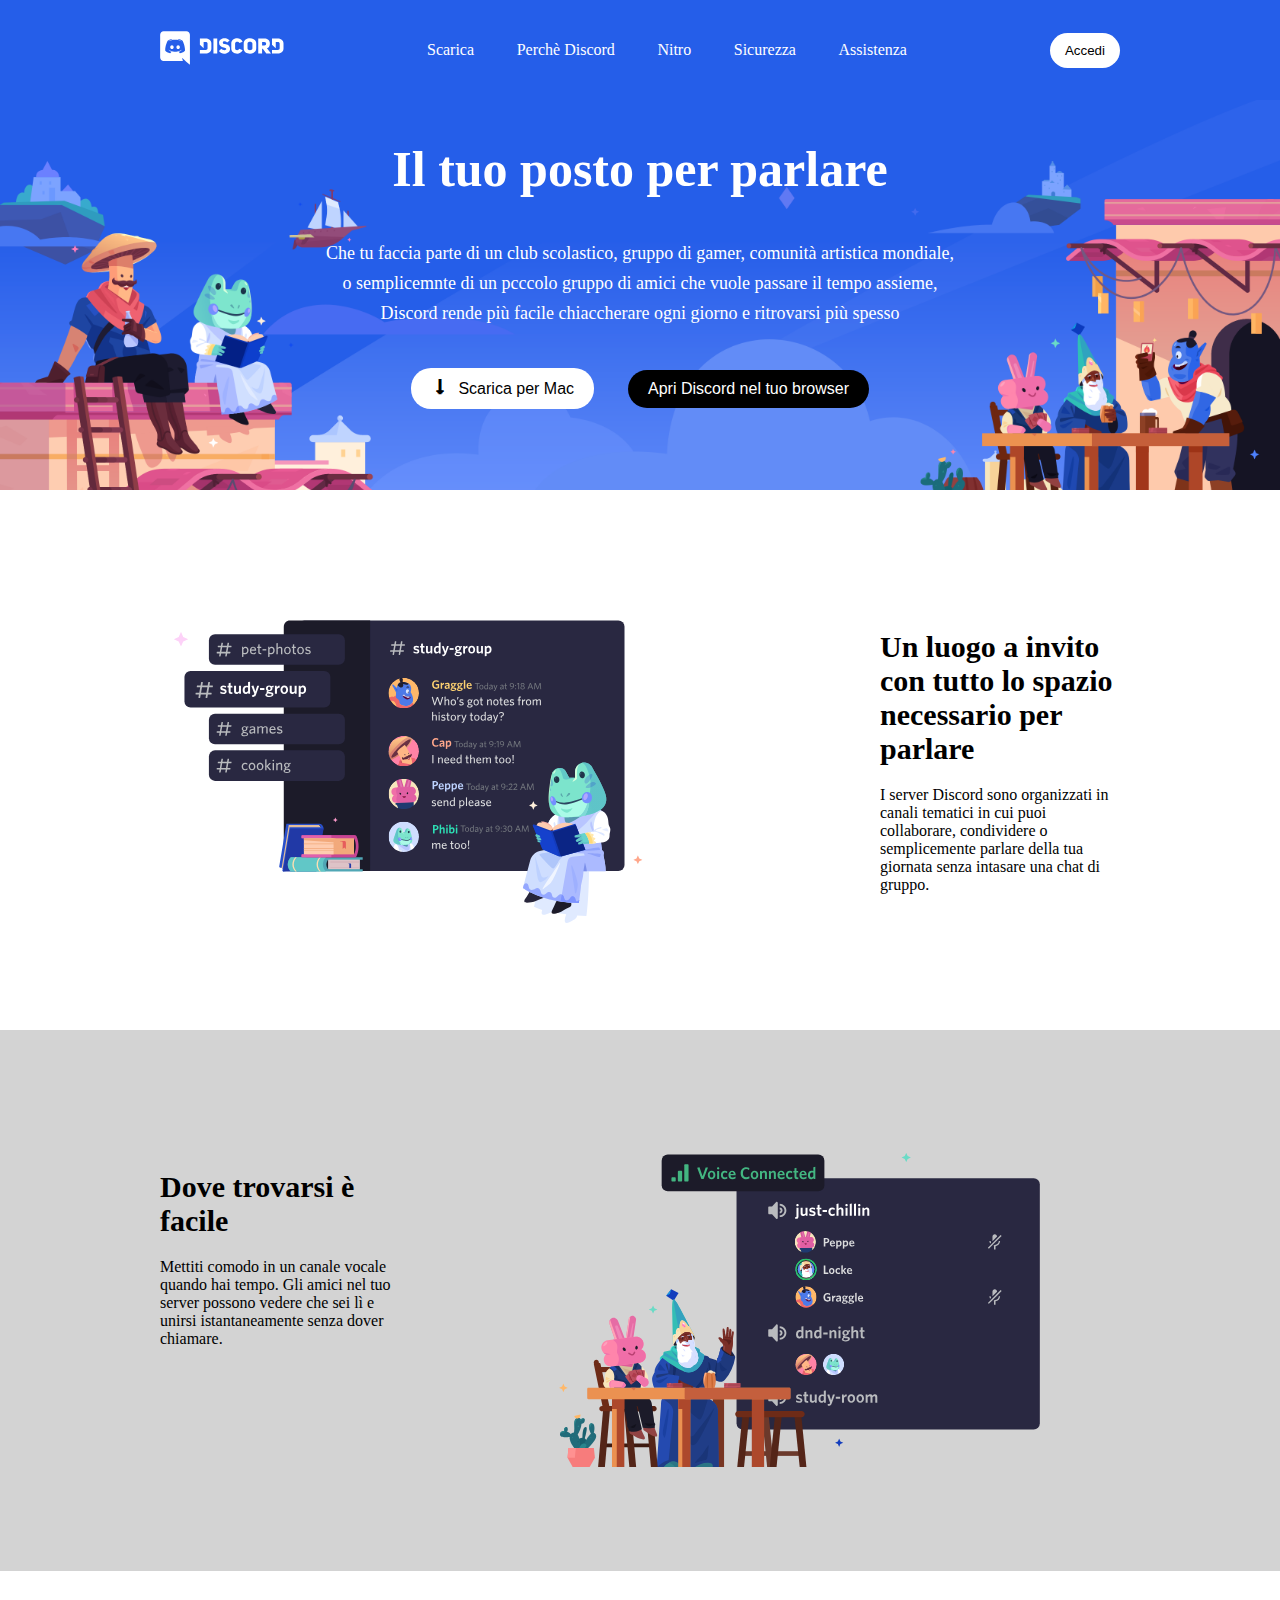
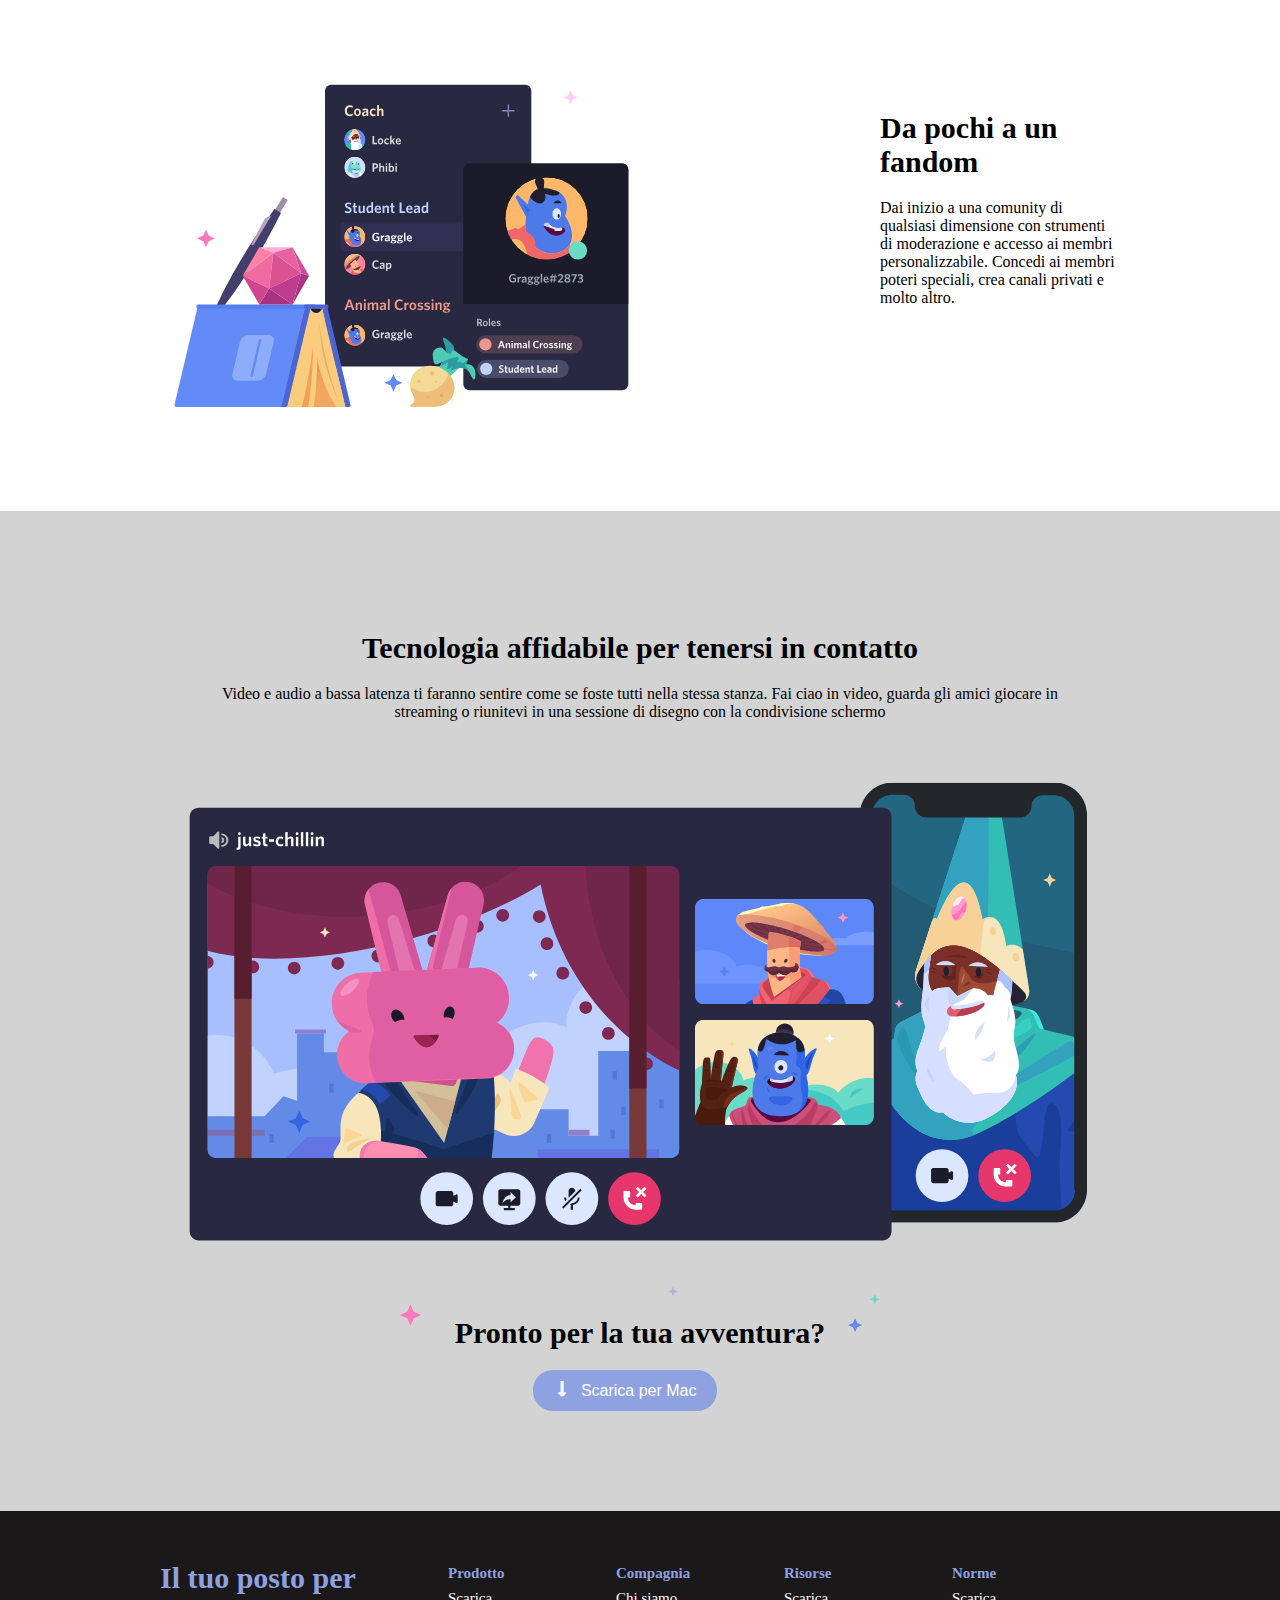
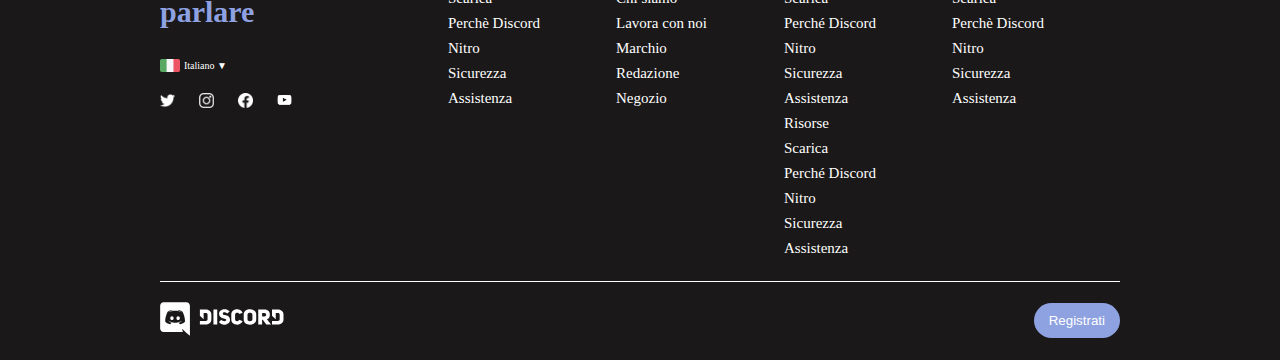
==== bonus/index.html @ e83e926a "first commit bonus" ====
<!DOCTYPE html>
<html lang="en">
    <head>
        <meta charset="UTF-8">
        <meta http-equiv="X-UA-Compatible" content="IE=edge">
        <meta name="viewport" content="width=device-width, initial-scale=1.0">
        <link rel="stylesheet" href="css/style.css">
        <title>Struttura Discord</title>
    </head>
    <body>
        <header>
            <div class="container">
                <div class="row">
                    <div class="col-logo">
                        <img src="./img/logo.svg" alt="">
                    </div>
                    <div class="col-items">
                        <ul>
                            <li>Scarica</li>
                            <li>Perchè Discord</li>
                            <li>Nitro</li>
                            <li>Sicurezza</li>
                            <li>Assistenza</li>
                        </ul>
                    </div>
                    <div class="col-button">
                        <button class="btn-login btn-login-white">Accedi</button>
                    </div>
                </div>
            </div>
        </header>
        <main>
            <div class="background-img">
                <div class="container-sm padding-vertical-100">
                    <div class="row">
                        <div class="col-download">
                            <h1>Il tuo posto per parlare</h1>
                            <p class="padding-vertical-20">
                                Che tu faccia parte di un club scolastico, gruppo di gamer, comunità artistica mondiale, o semplicemnte di un pcccolo gruppo di amici che vuole passare il tempo assieme, Discord rende più facile chiaccherare ogni giorno e ritrovarsi più spesso
                            </p>
                            <button class="btn-download btn-download-white"><span class="down-arrow"></span> Scarica per Mac</button>
                            <button class="btn-open">Apri Discord nel tuo browser</button>
                        </div>
                    </div>
                </div>
            </div>
            <div class="container padding-vertical-100">
                <div class="row align-top">
                    <div class="col-img">
                        <img src="./img/item1.svg" alt="">
                    </div>
                    <div class="col-text">
                        <h2 class="padding-vertical-20">Un luogo a invito con tutto lo spazio necessario per parlare</h2>
                        <p>
                            I server Discord sono organizzati in canali tematici in cui puoi collaborare, condividere o semplicemente parlare della tua giornata senza intasare una chat di gruppo.
                        </p>
                    </div>
                </div>
            </div>
            <div class="background-grey">
                <div class="container padding-vertical-100">
                    <div class="row align-top">
                        <div class="col-text">
                            <h2 class="padding-vertical-20">Dove trovarsi è facile</h2>
                            <p>
                                Mettiti comodo in un canale vocale quando hai tempo. Gli amici nel tuo server possono vedere che sei lì e unirsi istantaneamente senza dover chiamare.
                            </p>
                        </div>
                        <div class="col-img">
                            <img src="./img/item2.svg" alt="">
                        </div>
                    </div>
                </div>
            </div>
            <div class="container padding-vertical-100">
                <div class="row align-top">
                    <div class="col-img">
                        <img src="./img/item3.svg" alt="">
                    </div>
                    <div class="col-text">
                        <h2 class="padding-vertical-20">Da pochi a un fandom</h2>
                        <p>
                            Dai inizio a una comunity di qualsiasi dimensione con strumenti di moderazione e accesso ai membri personalizzabile. Concedi ai membri poteri speciali, crea canali privati e molto altro.
                        </p>
                    </div>
                </div>
            </div>
            <div class="background-grey">
                <div class="container padding-vertical-100">
                    <div class="row">
                        <div class="col-100">
                            <h2 class="padding-vertical-20">Tecnologia affidabile per tenersi in contatto</h2>
                            <p class="padding-horizontal-50">
                                Video e audio a bassa latenza ti faranno sentire come se foste tutti nella stessa stanza. Fai ciao in video, guarda gli amici giocare in streaming o riunitevi in una sessione di disegno con la condivisione schermo
                            </p>
                            <img class="img-monitor" src="./img/item4-big.svg" alt="">
                            <div class="margin-negative">
                                <img class="img-stars" src="./img/stars.svg" alt="">
                                <h2 class="margin-negative">Pronto per la tua avventura?</h2>
                            </div>
                            <button class="btn-download btn-download_lightblue"><span class="down-arrow"></span> Scarica per Mac</button>
                        </div>
                    </div>
                </div>
            </div>
        </main>
        <footer>
            <div class="container padding-vertical-50">
                <div class="row align-top">
                    <div class="col-social">
                        <h2 class="padding-bottom-20 font-color">Il tuo posto per parlare</h2>
                        <img class="italy" src="./img/ita.png" alt="">
                        <span class="txt-italian">Italiano </span>
                        <div class="social">
                            <img src="./img/twitter.png" alt="">
                            <img src="./img/instagram.png" alt="">
                            <img src="./img/facebook.png" alt="">
                            <img src="./img/youtube.png" alt="">
                        </div>
                    </div>
                    <div class="col-products">
                        <ul>
                            <li class="font-color"><strong>Prodotto</strong></li>
                            <li>Scarica</li>
                            <li>Perchè Discord</li>
                            <li>Nitro</li>
                            <li>Sicurezza</li>
                            <li>Assistenza</li>
                        </ul>
                    </div>
                    <div class="col-contacts">
                        <ul>
                            <li class="font-color"><strong>Compagnia</strong></li>
                            <li>Chi siamo</li>
                            <li>Lavora con noi</li>
                            <li>Marchio</li>
                            <li>Redazione</li>
                            <li>Negozio</li>
                        </ul>
                    </div>
                    <div class="col-resources">
                        <ul>
                            <li class="font-color"><strong>Risorse</strong></li>
                            <li>Scarica</li>
                            <li>Perché Discord</li>
                            <li>Nitro</li>
                            <li>Sicurezza</li>
                            <li>Assistenza</li>
                            <li>Risorse</li>
                            <li>Scarica</li>
                            <li>Perché Discord</li>
                            <li>Nitro</li>
                            <li>Sicurezza</li>
                            <li>Assistenza</li>
                        </ul>
                    </div>
                    <div class="col-name">
                        <ul>
                            <li class="font-color"><strong>Norme</strong></li>
                            <li>Scarica</li>
                            <li>Perchè Discord</li>
                            <li>Nitro</li>
                            <li>Sicurezza</li>
                            <li>Assistenza</li>
                        </ul>
                    </div>
                </div>
            </div>
            <div class="container border-top-white">
                <div class="row">
                    <div class="col-logo padding-vertical-20">
                        <img src="./img/logo.svg" alt="">
                    </div>
                    <div class="col-login">
                        <button class="btn-login btn-login-lightblue">Registrati</button>
                    </div>
                </div>
            </div>
        </footer>
    </body>
</html>
---- bonus/css/style.css ----
*{
    margin: 0;
    padding: 0;
    box-sizing: border-box;
}

/* utils */
.container{
    width: 75%;
    margin: 0 auto;
}

.row{
    width: 100%;
    display: flex;
    align-items: center;
    justify-content: space-between;
}

.align-top{
    display: flex;
    align-items: flex-start;
}

.padding-vertical-20{
    padding: 20px 0;
}

.padding-vertical-50{
    padding: 50px 0px 20px 0px;
}

.padding-vertical-100{
    padding: 100px 0;
}

.padding-bottom-20{
    padding-bottom: 20px;
}

.padding-horizontal-50{
    padding: 0 50px;
}

.background-grey{
    background-color: #d3d3d3;
}

.font-color{
    color: #8EA1E1;
}

.margin-negative{
    margin-top: -20px;
}

h2{
    font-size: 30px;
}

/* inizio header */
header{
    height: 100px;
    background-color: #255EE9;
    display: flex;
    align-items: center;
}

header ul{
    display: flex;
    justify-content: space-between;
    list-style-type: none;
    padding-left: 0px;
    width: 100%;
}

header li{
    text-align: center;
}

.col-items{
    width: 50%;
    color: #ffffff;
}

.btn-login{
    border: none;
    border-radius: 20px;
    padding: 10px 15px;
}

.btn-login-white{
    background-color: #ffffff;
    color: #000000;
}

/* fine header */

/* inizio main */
.background-img{
    background-image: url(../img/jumbo.png);
    background-size: cover;
}

.container-sm{
    width: 50%;
    margin: 0 auto;
    padding: 20px 0px;
}

.down-arrow::before{
    content: '\1F817';
    font-size: 18px;
    font-weight: bold;
    margin-right: 5px;
}

.col-download{
    width: 100%;
    color: #ffffff;
    text-align: center;
    height: 350px;
}

.col-download h1{
    font-size: 50px;
    padding: 20px;
}

.col-download p{
    font-size: 18px;
    line-height: 30px;
}

.btn-download{
    background-color: #ffffff;
    color: #000000;
    border: none;
    font-size: 16px;
    padding: 10px 20px;
    border-radius: 20px;
    margin: 20px 30px 0px 0px;
}

.btn-download-white{
    background-color: #ffffff;
    color: #000000;
}

.btn-download_lightblue{
    background-color: #8EA1E1;
    color:#ffffff;
}

.btn-open{
    background-color: #000000;
    color: #ffffff;
    border: none;
    font-size: 16px;
    padding: 10px 20px;
    border-radius: 20px;
}

.col-img{
    width: 60%;
}

.col-text{
    width: 25%;
    padding-top: 20px;
}

.col-img img{
    width: 90%;
}

.col-100{
    width: 100%;
    text-align: center;
}

.img-monitor{
    width: 100%;
}

.img-stars{
    width: 50%;
}
/* fine main */

/* inizio footer */
footer{
    background-color: #1a1818;
    color: #ffffff;
}

footer ul{
    list-style-type: none;
    width: 100%;
}

footer li{
    line-height: 25px;
    font-size: 15px;
}

.col-social{
    width: 30%;
}

.col-products, .col-contacts, .col-resources, .col-name{
    width: calc(70% / 4);
}

.italy{
    width: 20px;
    padding: 10px 0;
    vertical-align: middle;
}

.social img{
    margin-right: 20px;
    width: 15px;
    padding: 10px 0;
}

span{
    font-size: 10px;
}

.border-top-white{
    border-top: 1px solid #ffffff
}

.btn-login-lightblue{
    background-color: #8EA1E1;
    color:#ffffff;
}

.txt-italian::after{
    content: '\25BC';
}
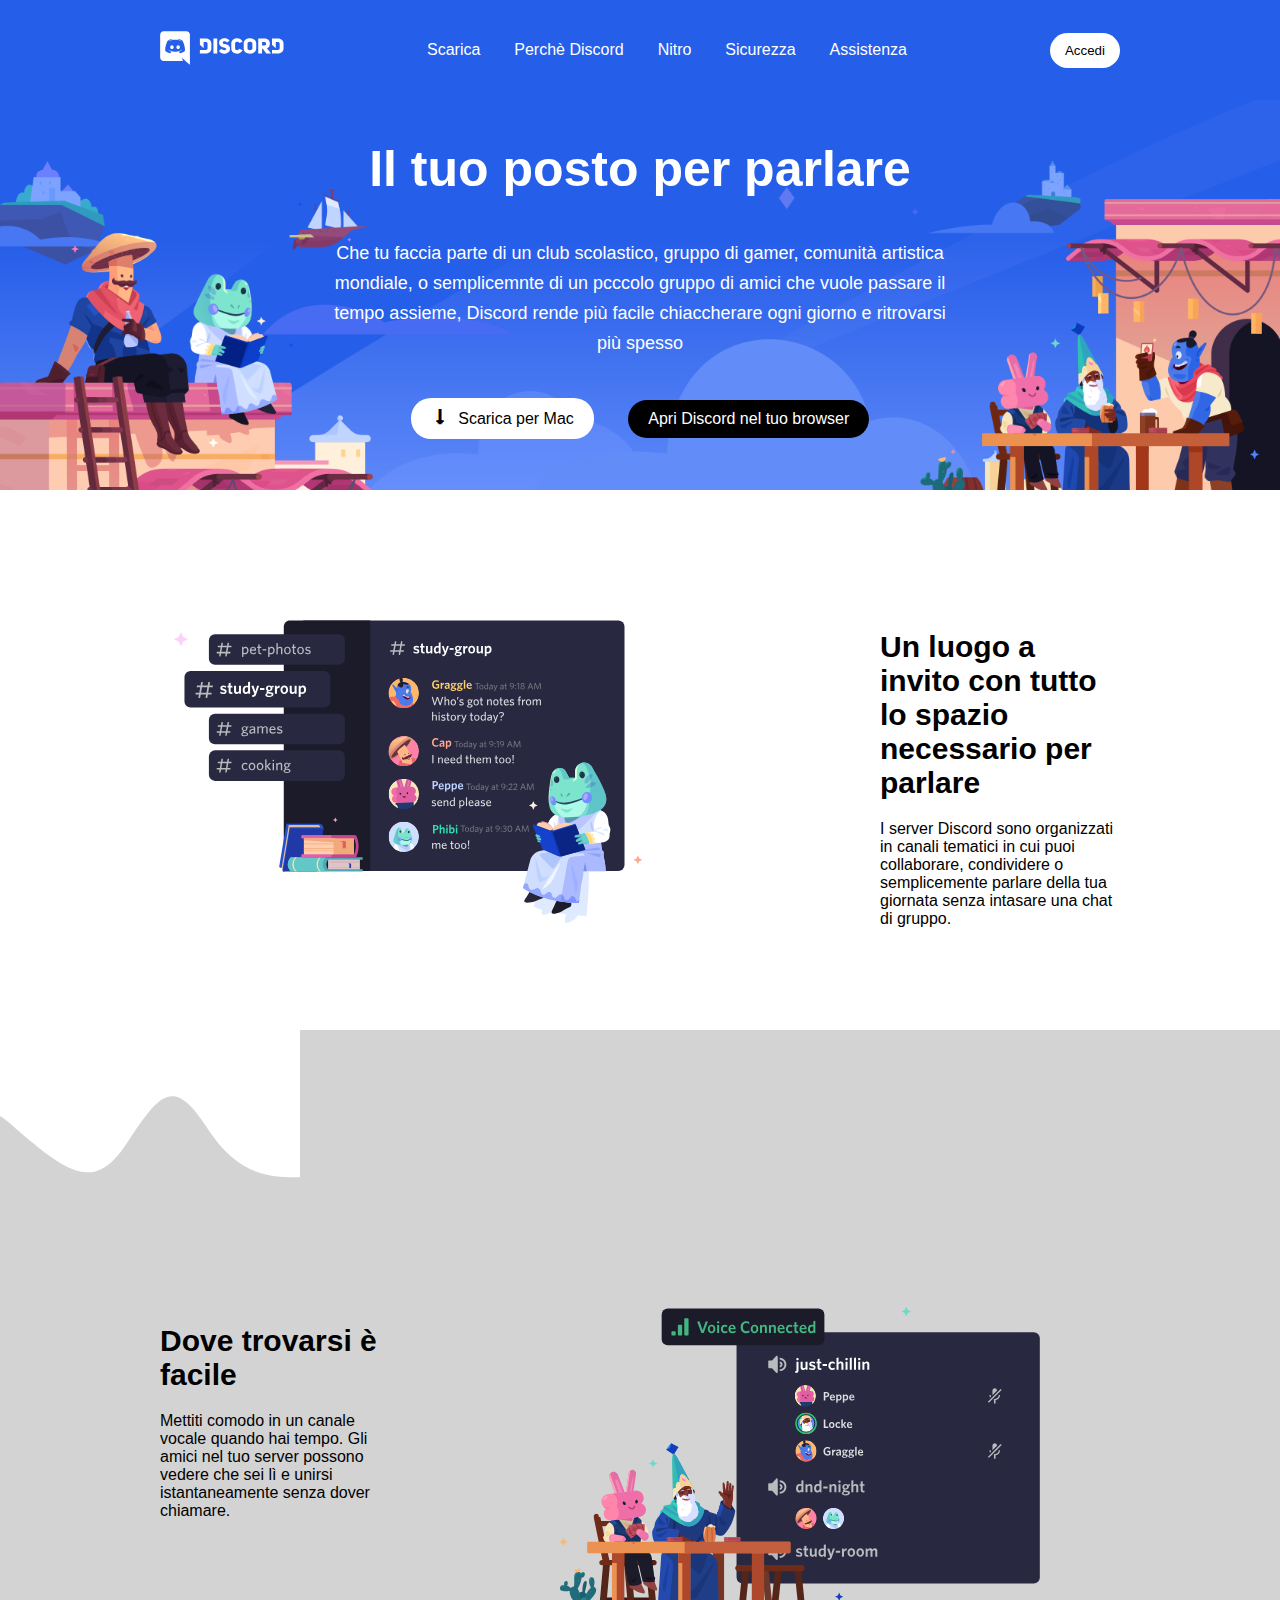
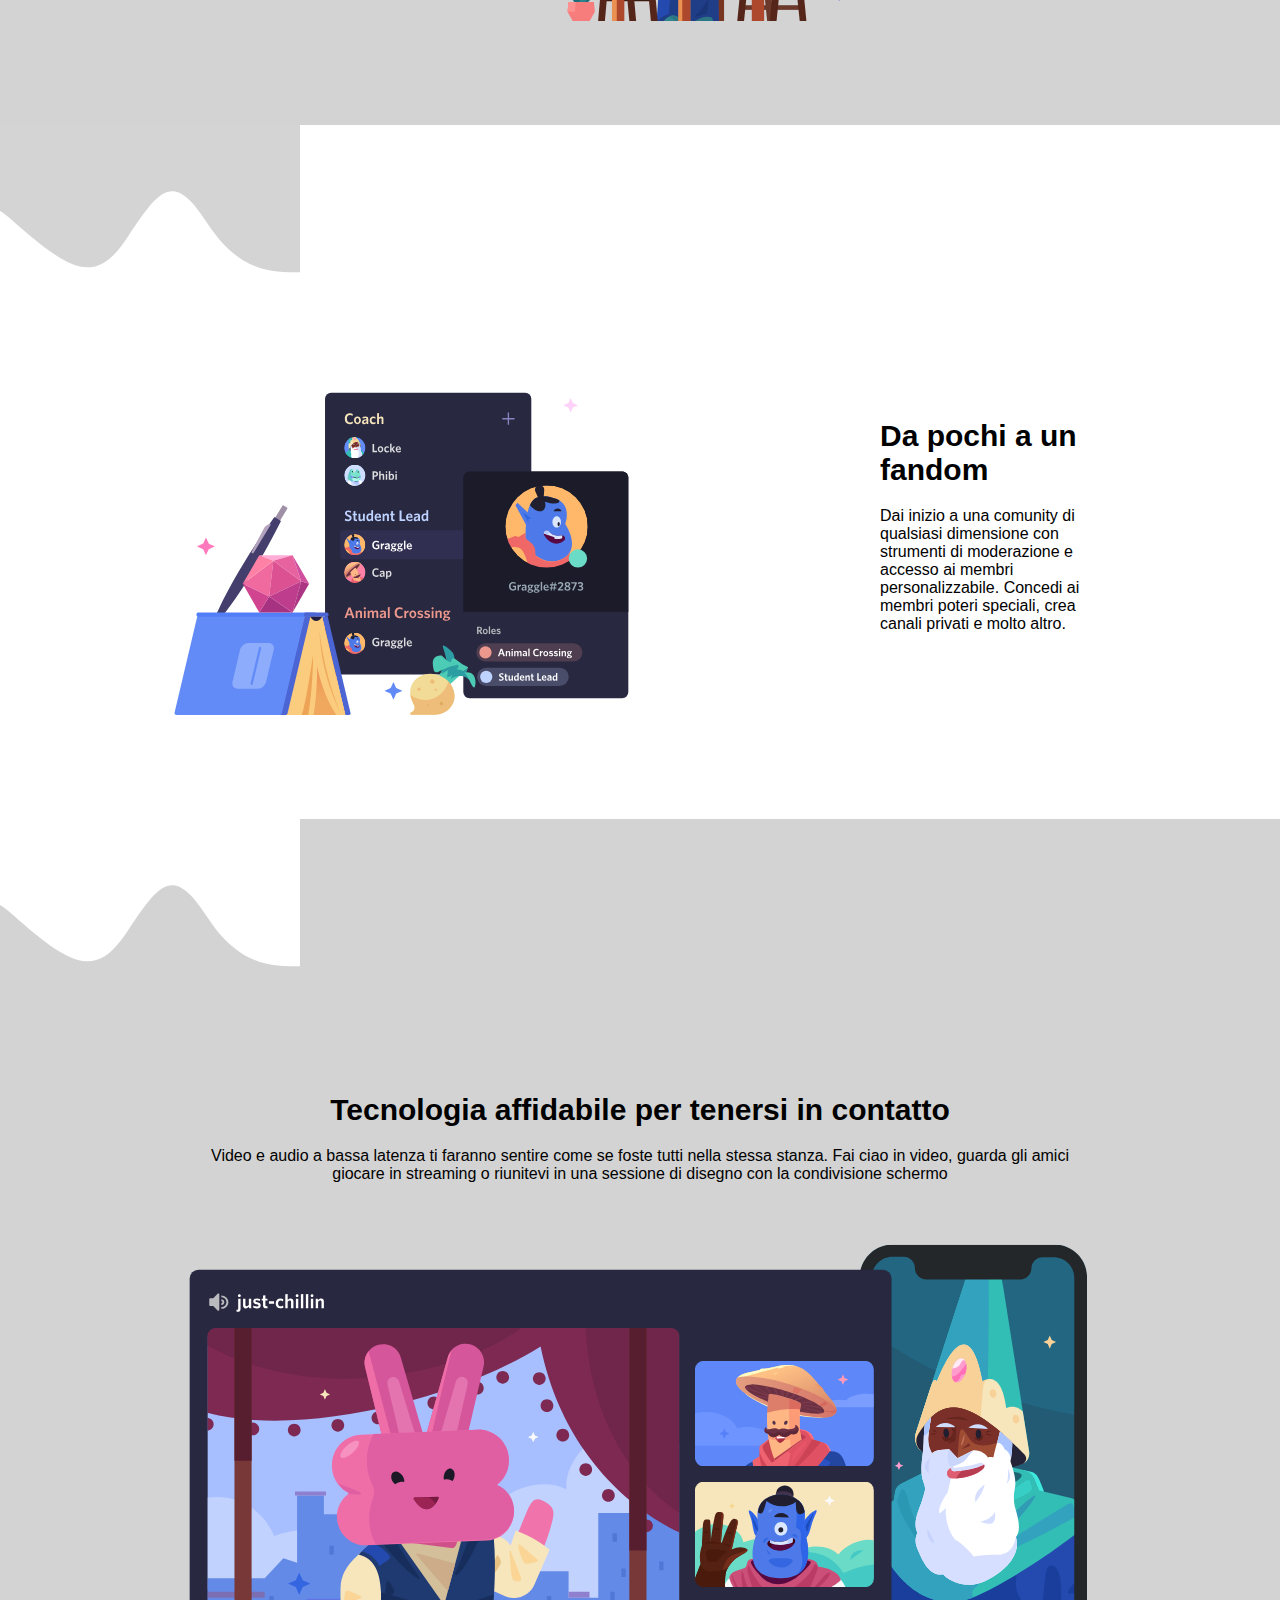
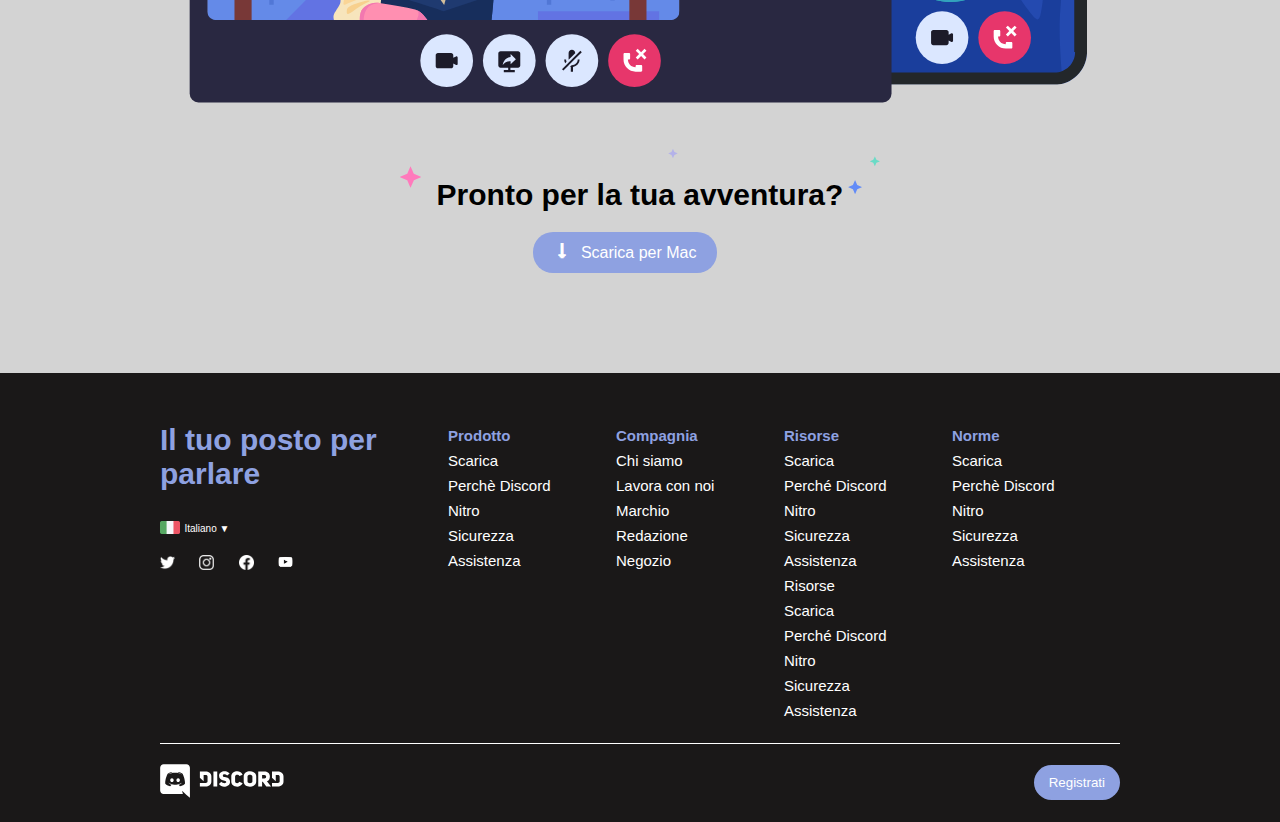
==== commit e3420986: "added wave" ====
--- a/bonus/index.html
+++ b/bonus/index.html
@@ -58,6 +58,7 @@
                 </div>
             </div>
             <div class="background-grey">
+                <img class="wave" src="./img/wave.svg" alt="">
                 <div class="container padding-vertical-100">
                     <div class="row align-top">
                         <div class="col-text">
@@ -72,20 +73,24 @@
                     </div>
                 </div>
             </div>
-            <div class="container padding-vertical-100">
-                <div class="row align-top">
-                    <div class="col-img">
-                        <img src="./img/item3.svg" alt="">
-                    </div>
-                    <div class="col-text">
-                        <h2 class="padding-vertical-20">Da pochi a un fandom</h2>
-                        <p>
-                            Dai inizio a una comunity di qualsiasi dimensione con strumenti di moderazione e accesso ai membri personalizzabile. Concedi ai membri poteri speciali, crea canali privati e molto altro.
-                        </p>
+            <div>
+                <img class="wave color-lightgrey" src="./img/wave.svg" alt="">
+                <div class="container padding-vertical-100">
+                    <div class="row align-top">
+                        <div class="col-img">
+                            <img src="./img/item3.svg" alt="">
+                        </div>
+                        <div class="col-text">
+                            <h2 class="padding-vertical-20">Da pochi a un fandom</h2>
+                            <p>
+                                Dai inizio a una comunity di qualsiasi dimensione con strumenti di moderazione e accesso ai membri personalizzabile. Concedi ai membri poteri speciali, crea canali privati e molto altro.
+                            </p>
+                        </div>
                     </div>
                 </div>
             </div>
             <div class="background-grey">
+                <img class="wave" src="./img/wave.svg" alt="">
                 <div class="container padding-vertical-100">
                     <div class="row">
                         <div class="col-100">
--- a/bonus/css/style.css
+++ b/bonus/css/style.css
@@ -2,6 +2,18 @@
     margin: 0;
     padding: 0;
     box-sizing: border-box;
+    font-family: 'Whitney', sans-serif;
+}
+
+.wave{
+    filter:invert(100%);
+    transform: rotate(180deg);
+
+}
+
+.color-lightgrey{
+    filter:invert(83%);
+
 }
 
 /* utils */
